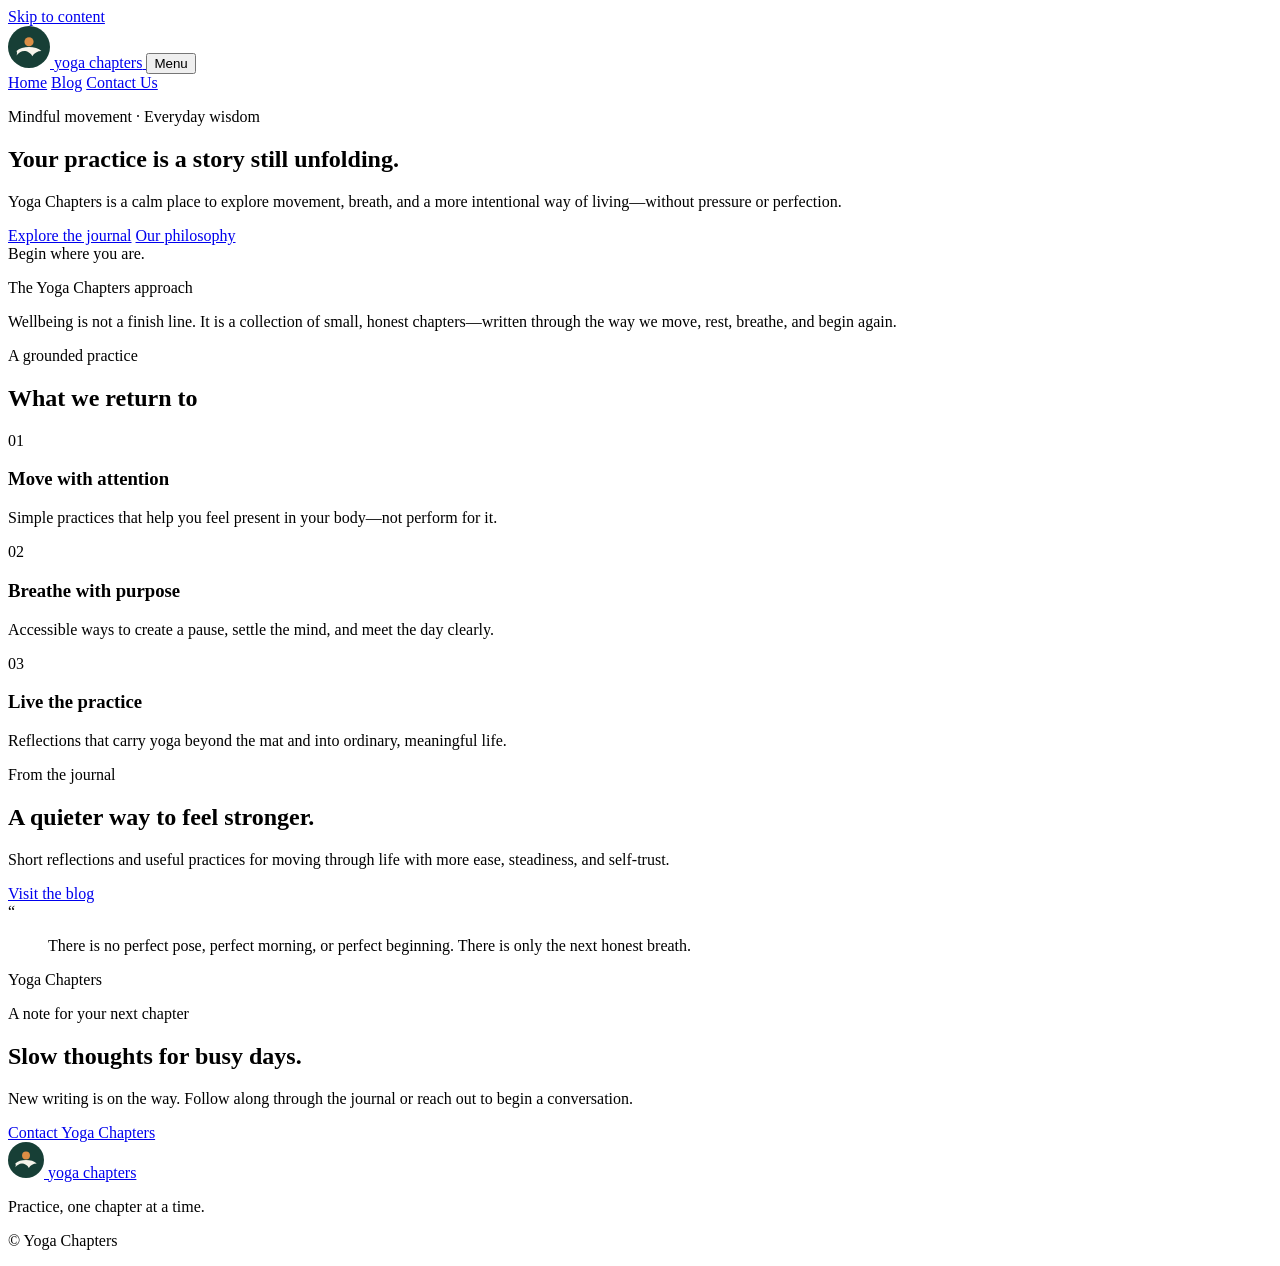
==== index.html @ ebaa8277 "Add index.html" ====
<!doctype html>
<html lang="en">
<head>
  <meta charset="utf-8">
  <meta name="viewport" content="width=device-width, initial-scale=1">
  <meta name="description" content="Yoga Chapters is a gentle space for grounded yoga, mindful living, and everyday wellbeing.">
  <meta name="theme-color" content="#173f36">
  <meta property="og:title" content="Yoga Chapters — Practice, one chapter at a time">
  <meta property="og:description" content="Grounded yoga, mindful living, and everyday wellbeing.">
  <meta property="og:type" content="website">
  <meta property="og:url" content="https://yogachapters.com/">
  <title>Yoga Chapters — Practice, one chapter at a time</title>
  <link rel="icon" href="favicon.svg" type="image/svg+xml">
  <link rel="preconnect" href="https://fonts.googleapis.com">
  <link rel="preconnect" href="https://fonts.gstatic.com" crossorigin>
  <link href="https://fonts.googleapis.com/css2?family=DM+Sans:wght@400;500;600&family=Newsreader:opsz,wght@6..72,400;6..72,500&display=swap" rel="stylesheet">
  <link rel="stylesheet" href="styles.css">
</head>
<body>
  <a class="skip-link" href="#main">Skip to content</a>
  <header class="site-header">
    <a class="brand" href="index.html" aria-label="Yoga Chapters home">
      <img src="favicon.svg" alt="" width="42" height="42">
      <span>yoga chapters</span>
    </a>
    <button class="menu-toggle" type="button" aria-expanded="false" aria-controls="site-nav">Menu</button>
    <nav id="site-nav" class="site-nav" aria-label="Primary navigation">
      <a class="active" href="index.html">Home</a>
      <a href="blog.html">Blog</a>
      <a href="contact.html">Contact Us</a>
    </nav>
  </header>

  <main id="main">
    <section class="hero">
      <div class="hero-copy reveal">
        <p class="eyebrow">Mindful movement · Everyday wisdom</p>
        <h1>Your practice is a story still unfolding.</h1>
        <p class="hero-text">Yoga Chapters is a calm place to explore movement, breath, and a more intentional way of living—without pressure or perfection.</p>
        <div class="hero-actions">
          <a class="button" href="blog.html">Explore the journal</a>
          <a class="text-link" href="#philosophy">Our philosophy</a>
        </div>
      </div>
      <div class="hero-art reveal" aria-label="Abstract sunrise and flowing landscape illustration" role="img">
        <div class="sun"></div>
        <div class="arch arch-one"></div>
        <div class="arch arch-two"></div>
        <div class="hero-note">Begin where you are.</div>
      </div>
    </section>

    <section class="manifesto" id="philosophy">
      <p class="eyebrow">The Yoga Chapters approach</p>
      <p class="statement">Wellbeing is not a finish line. It is a collection of small, honest chapters—written through the way we move, rest, breathe, and begin again.</p>
    </section>

    <section class="pillars" aria-labelledby="pillars-heading">
      <div class="section-heading">
        <p class="eyebrow">A grounded practice</p>
        <h2 id="pillars-heading">What we return to</h2>
      </div>
      <div class="pillar-grid">
        <article class="pillar-card reveal">
          <span class="card-mark">01</span>
          <h3>Move with attention</h3>
          <p>Simple practices that help you feel present in your body—not perform for it.</p>
        </article>
        <article class="pillar-card reveal">
          <span class="card-mark">02</span>
          <h3>Breathe with purpose</h3>
          <p>Accessible ways to create a pause, settle the mind, and meet the day clearly.</p>
        </article>
        <article class="pillar-card reveal">
          <span class="card-mark">03</span>
          <h3>Live the practice</h3>
          <p>Reflections that carry yoga beyond the mat and into ordinary, meaningful life.</p>
        </article>
      </div>
    </section>

    <section class="featured-journal" aria-labelledby="journal-heading">
      <div class="journal-intro">
        <p class="eyebrow">From the journal</p>
        <h2 id="journal-heading">A quieter way to feel stronger.</h2>
        <p>Short reflections and useful practices for moving through life with more ease, steadiness, and self-trust.</p>
        <a class="button button-light" href="blog.html">Visit the blog</a>
      </div>
      <div class="quote-card">
        <span class="quote-symbol" aria-hidden="true">“</span>
        <blockquote>There is no perfect pose, perfect morning, or perfect beginning. There is only the next honest breath.</blockquote>
        <p>Yoga Chapters</p>
      </div>
    </section>

    <section class="newsletter">
      <div>
        <p class="eyebrow">A note for your next chapter</p>
        <h2>Slow thoughts for busy days.</h2>
      </div>
      <p>New writing is on the way. Follow along through the journal or reach out to begin a conversation.</p>
      <a class="text-link" href="contact.html">Contact Yoga Chapters</a>
    </section>
  </main>

  <footer class="site-footer">
    <a class="brand footer-brand" href="index.html">
      <img src="favicon.svg" alt="" width="36" height="36">
      <span>yoga chapters</span>
    </a>
    <p>Practice, one chapter at a time.</p>
    <p class="copyright">© <span data-year></span> Yoga Chapters</p>
  </footer>
  <script src="script.js"></script>
</body>
</html>
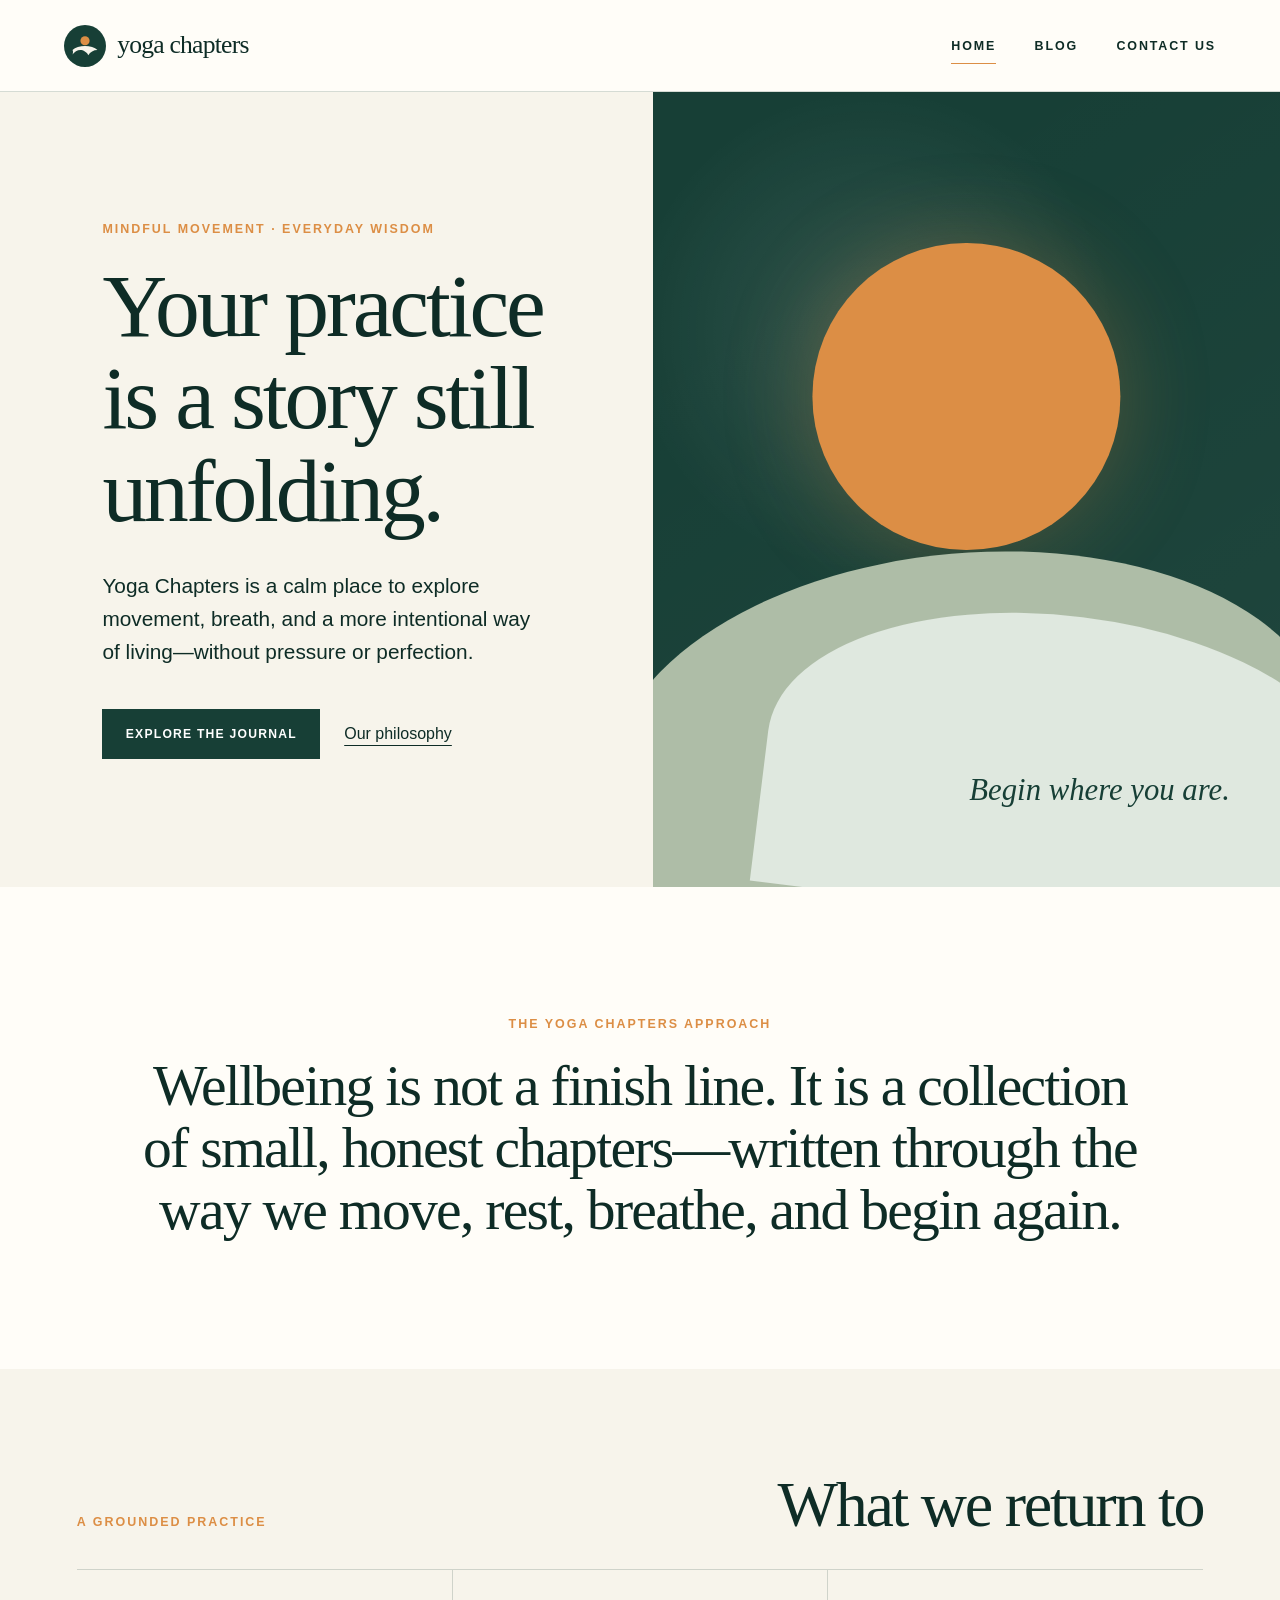
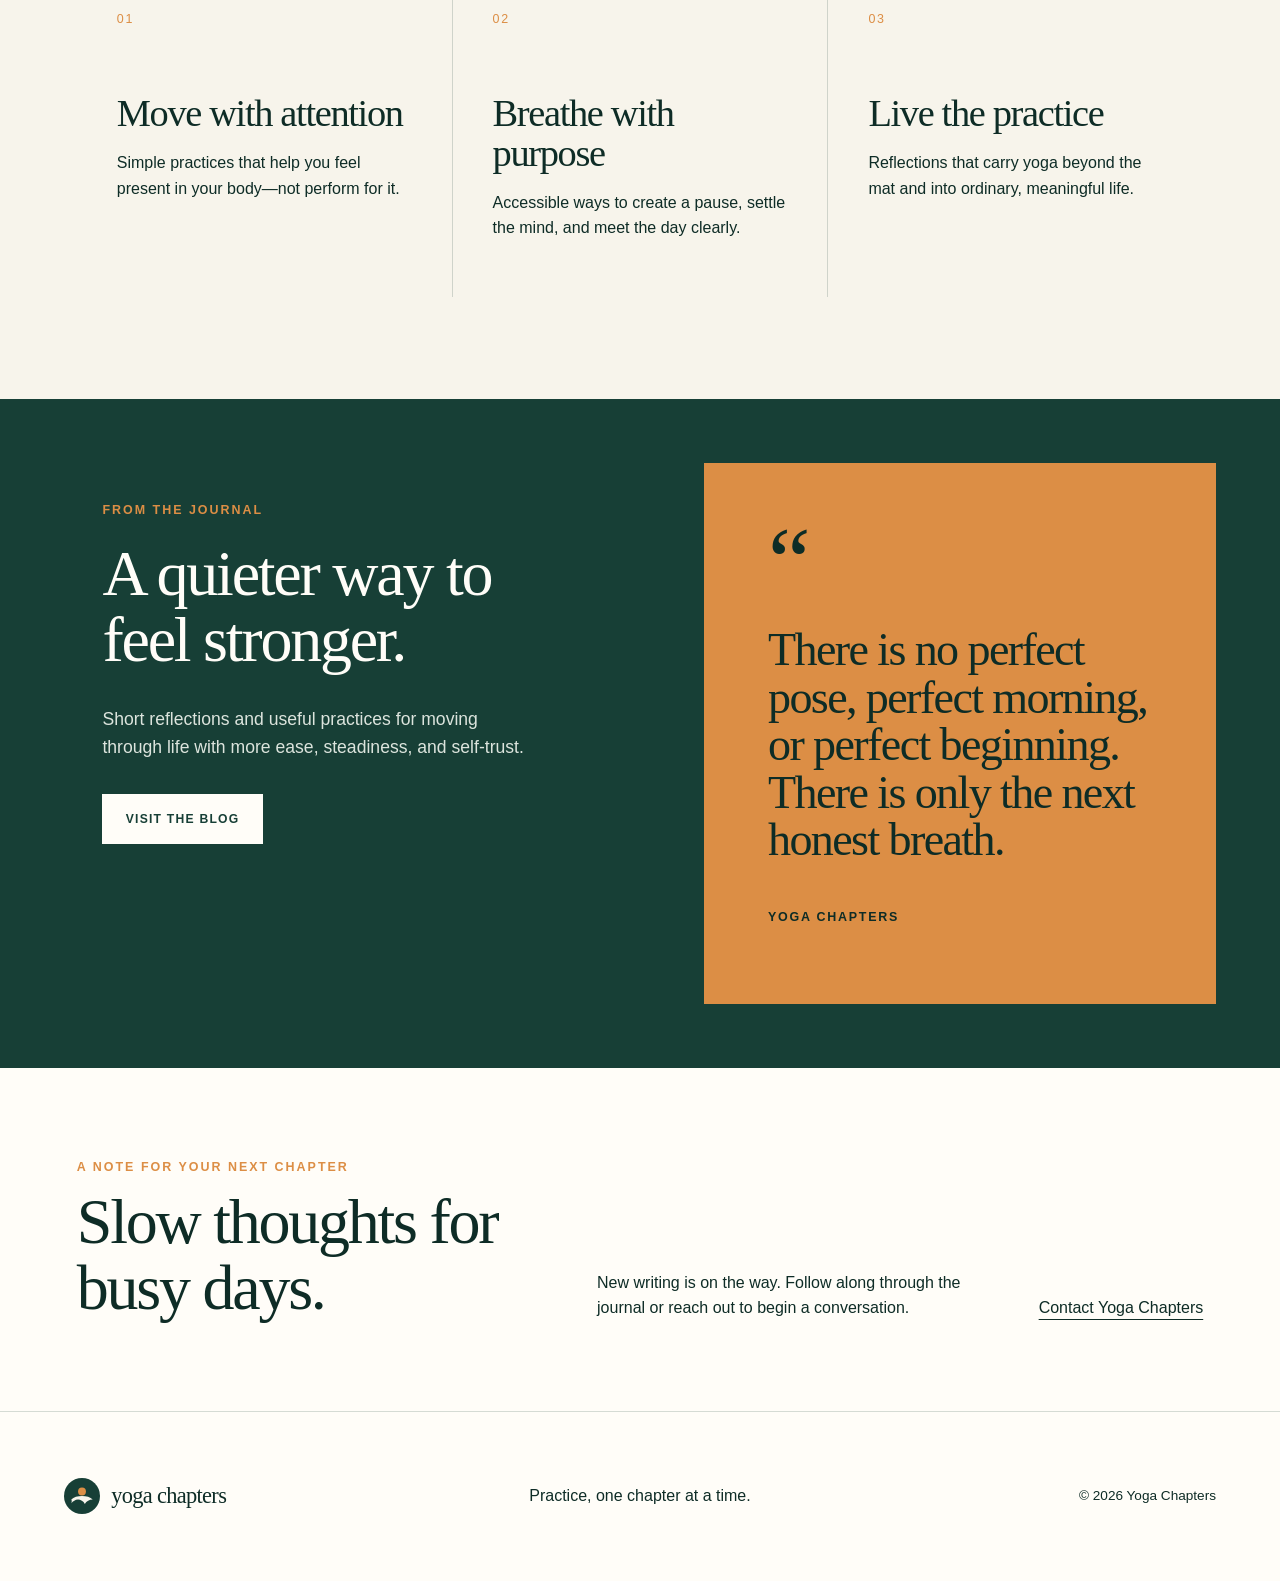
==== commit 89eee990: "Use theyogachapters.com in index.html" ====
--- a/index.html
+++ b/index.html
@@ -8,7 +8,7 @@
   <meta property="og:title" content="Yoga Chapters — Practice, one chapter at a time">
   <meta property="og:description" content="Grounded yoga, mindful living, and everyday wellbeing.">
   <meta property="og:type" content="website">
-  <meta property="og:url" content="https://yogachapters.com/">
+  <meta property="og:url" content="https://theyogachapters.com/">
   <title>Yoga Chapters — Practice, one chapter at a time</title>
   <link rel="icon" href="favicon.svg" type="image/svg+xml">
   <link rel="preconnect" href="https://fonts.googleapis.com">
--- a/styles.css
+++ b/styles.css
@@ -0,0 +1,163 @@
+:root {
+  --ink: #173f36;
+  --ink-dark: #0e2c26;
+  --ivory: #f7f4eb;
+  --paper: #fffdf8;
+  --saffron: #dc8e45;
+  --sage: #aebda7;
+  --mist: #dfe8df;
+  --line: rgba(23, 63, 54, 0.18);
+  --serif: "Newsreader", Georgia, serif;
+  --sans: "DM Sans", Arial, sans-serif;
+}
+
+* { box-sizing: border-box; }
+html { scroll-behavior: smooth; }
+body { margin: 0; color: var(--ink-dark); background: var(--paper); font-family: var(--sans); font-size: 16px; line-height: 1.6; }
+a { color: inherit; }
+img { display: block; max-width: 100%; }
+.skip-link { position: fixed; top: 1rem; left: 1rem; z-index: 20; padding: .7rem 1rem; background: var(--ink); color: white; transform: translateY(-180%); }
+.skip-link:focus { transform: translateY(0); }
+
+.site-header { min-height: 92px; padding: 1.15rem clamp(1.25rem, 5vw, 5.5rem); display: flex; align-items: center; justify-content: space-between; border-bottom: 1px solid var(--line); background: rgba(255,253,248,.96); position: relative; z-index: 10; }
+.brand { display: inline-flex; align-items: center; gap: .7rem; text-decoration: none; font-family: var(--serif); font-size: clamp(1.35rem, 2vw, 1.8rem); font-weight: 500; letter-spacing: -.03em; }
+.site-nav { display: flex; align-items: center; gap: clamp(1.5rem, 3vw, 3rem); }
+.site-nav a { text-decoration: none; text-transform: uppercase; font-size: .78rem; letter-spacing: .15em; font-weight: 600; padding: .6rem 0 .35rem; border-bottom: 1px solid transparent; }
+.site-nav a:hover, .site-nav a.active { border-color: var(--saffron); }
+.menu-toggle { display: none; border: 0; background: none; color: var(--ink); font: 600 .8rem var(--sans); letter-spacing: .12em; text-transform: uppercase; }
+
+.hero { min-height: 690px; display: grid; grid-template-columns: 1.02fr .98fr; background: var(--ivory); }
+.hero-copy { padding: clamp(5rem, 10vw, 9rem) clamp(2rem, 8vw, 8rem); display: flex; flex-direction: column; justify-content: center; align-items: flex-start; }
+.eyebrow { margin: 0 0 1.25rem; color: var(--saffron); text-transform: uppercase; letter-spacing: .16em; font-size: .78rem; font-weight: 600; }
+h1, h2, h3, blockquote { font-family: var(--serif); font-weight: 400; letter-spacing: -.035em; line-height: 1.03; }
+h1 { margin: 0; max-width: 750px; font-size: clamp(3.5rem, 7vw, 7rem); }
+.hero-text { max-width: 590px; margin: 2rem 0; font-size: clamp(1.05rem, 1.7vw, 1.3rem); }
+.hero-actions { display: flex; flex-wrap: wrap; align-items: center; gap: 1.5rem; margin-top: .5rem; }
+.button { display: inline-flex; min-height: 50px; align-items: center; justify-content: center; border: 1px solid var(--ink); padding: .8rem 1.4rem; background: var(--ink); color: white; text-decoration: none; text-transform: uppercase; letter-spacing: .1em; font: 600 .76rem var(--sans); cursor: pointer; transition: background .2s, color .2s, transform .2s; }
+.button:hover { transform: translateY(-2px); background: transparent; color: var(--ink); }
+.text-link { text-underline-offset: .35rem; text-decoration-thickness: 1px; font-weight: 500; }
+.text-link:hover { color: var(--saffron); }
+
+.hero-art { min-height: 690px; position: relative; overflow: hidden; background: var(--ink); isolation: isolate; }
+.hero-art::before { content: ""; position: absolute; inset: 0; background: radial-gradient(circle at 35% 30%, rgba(255,255,255,.11), transparent 35%), linear-gradient(145deg, transparent 20%, rgba(255,255,255,.04)); z-index: -3; }
+.sun { position: absolute; width: min(24vw, 310px); aspect-ratio: 1; border-radius: 50%; background: var(--saffron); left: 50%; top: 19%; transform: translateX(-50%); box-shadow: 0 0 90px rgba(220,142,69,.28); z-index: -2; }
+.arch { position: absolute; width: 115%; height: 52%; border-radius: 50% 50% 0 0; left: -7%; bottom: -10%; transform: rotate(-5deg); }
+.arch-one { background: var(--sage); z-index: -1; }
+.arch-two { width: 95%; height: 38%; left: 18%; bottom: -4%; background: var(--mist); transform: rotate(7deg); }
+.hero-note { position: absolute; right: 8%; bottom: 9%; color: var(--ink); font-family: var(--serif); font-size: clamp(1.4rem, 2.4vw, 2.4rem); font-style: italic; }
+
+.manifesto { padding: clamp(5rem, 10vw, 9rem) clamp(1.5rem, 10vw, 10rem); text-align: center; }
+.statement { max-width: 1160px; margin: auto; font: 400 clamp(2.15rem, 4.5vw, 4.7rem)/1.08 var(--serif); letter-spacing: -.03em; }
+.pillars { padding: clamp(4.5rem, 8vw, 7.5rem) clamp(1.5rem, 6vw, 6rem); background: var(--ivory); }
+.section-heading { display: flex; justify-content: space-between; align-items: end; gap: 2rem; border-bottom: 1px solid var(--line); padding-bottom: 2rem; }
+.section-heading h2, .featured-journal h2, .newsletter h2, .blog-note h2 { margin: 0; font-size: clamp(2.6rem, 5vw, 5rem); }
+.section-heading .eyebrow { margin-bottom: .3rem; }
+.pillar-grid { display: grid; grid-template-columns: repeat(3,1fr); gap: 1px; background: var(--line); margin-top: 0; }
+.pillar-card { min-height: 320px; padding: 2.5rem; background: var(--ivory); }
+.card-mark { display: block; margin-bottom: 4rem; color: var(--saffron); font-size: .78rem; letter-spacing: .14em; }
+.pillar-card h3 { margin: 0 0 1rem; font-size: clamp(2rem, 3vw, 3rem); }
+.pillar-card p { max-width: 360px; }
+
+.featured-journal { display: grid; grid-template-columns: 1fr 1fr; background: var(--ink); color: var(--paper); }
+.journal-intro { padding: clamp(4rem, 8vw, 8rem); }
+.journal-intro > p:not(.eyebrow) { max-width: 580px; font-size: 1.1rem; margin: 2rem 0; color: #dce4dd; }
+.button-light { background: var(--paper); border-color: var(--paper); color: var(--ink); }
+.button-light:hover { background: transparent; color: var(--paper); }
+.quote-card { margin: clamp(2rem, 5vw, 5rem); padding: clamp(2.2rem, 5vw, 5rem); background: var(--saffron); color: var(--ink-dark); display: flex; flex-direction: column; justify-content: center; }
+.quote-symbol { font: 6rem/0.7 var(--serif); }
+.quote-card blockquote { margin: 2rem 0; font-size: clamp(2rem, 3.6vw, 3.8rem); }
+.quote-card p { text-transform: uppercase; letter-spacing: .14em; font-size: .78rem; font-weight: 600; }
+.newsletter { display: grid; grid-template-columns: 1.2fr 1fr auto; gap: 3rem; align-items: end; padding: clamp(4rem, 7vw, 7rem) clamp(1.5rem, 6vw, 6rem); }
+.newsletter .eyebrow { margin-bottom: .7rem; }
+.newsletter > p { max-width: 430px; margin: 0; }
+
+.page-hero { padding: clamp(5rem, 10vw, 9rem) clamp(1.5rem, 8vw, 8rem); background: var(--ivory); }
+.page-hero h1 { max-width: 1050px; font-size: clamp(3.6rem, 7vw, 7rem); }
+.page-hero > p:last-child { max-width: 650px; margin: 2rem 0 0; font-size: 1.15rem; }
+.article-grid { display: grid; grid-template-columns: 1fr 1fr; gap: 1px; background: var(--line); border-bottom: 1px solid var(--line); }
+.article-card { background: var(--paper); }
+.featured-article { grid-column: 1/-1; display: grid; grid-template-columns: 1.1fr .9fr; }
+.article-visual { min-height: 340px; position: relative; display: flex; align-items: center; justify-content: center; overflow: hidden; background: var(--mist); }
+.featured-article .article-visual { min-height: 510px; }
+.article-visual::before, .article-visual::after { content: ""; position: absolute; border-radius: 50%; }
+.article-visual::before { width: 48%; aspect-ratio: 1; background: var(--saffron); }
+.article-visual::after { width: 85%; height: 45%; bottom: -12%; background: var(--ink); border-radius: 50% 50% 0 0; }
+.visual-begin { background: #e9d6bf; }
+.visual-begin::before { background: var(--paper); }
+.visual-begin::after { background: var(--saffron); transform: rotate(-8deg); }
+.visual-rest { background: var(--sage); }
+.visual-rest::before { background: var(--ink); }
+.visual-rest::after { background: var(--ivory); transform: rotate(8deg); }
+.article-visual span { z-index: 2; font: italic clamp(2rem, 4vw, 4rem) var(--serif); color: var(--paper); }
+.visual-begin span { color: var(--ink); }
+.visual-rest span { color: var(--saffron); }
+.article-copy { padding: clamp(2rem, 5vw, 5rem); }
+.article-copy h2 { margin: 1rem 0; font-size: clamp(2.1rem, 4vw, 4.3rem); }
+.article-card:not(.featured-article) .article-copy h2 { font-size: clamp(2rem, 3vw, 3rem); }
+.article-meta, .coming-soon { color: var(--saffron); text-transform: uppercase; letter-spacing: .12em; font-size: .74rem; font-weight: 600; }
+.coming-soon { display: inline-block; margin-top: 1.5rem; color: var(--ink); border-bottom: 1px solid var(--ink); }
+.blog-note { padding: clamp(5rem, 9vw, 9rem) clamp(1.5rem, 10vw, 10rem); text-align: center; }
+.blog-note p:not(.eyebrow) { max-width: 650px; margin: 2rem auto; }
+
+.contact-layout { min-height: 720px; display: grid; grid-template-columns: 1fr 1fr; }
+.contact-intro { padding: clamp(5rem, 10vw, 9rem) clamp(1.5rem, 8vw, 8rem); background: var(--ink); color: var(--paper); }
+.contact-intro h1 { font-size: clamp(3.7rem, 7vw, 7rem); }
+.contact-intro > p:not(.eyebrow) { max-width: 590px; margin: 2rem 0 4rem; color: #dce4dd; font-size: 1.1rem; }
+.contact-detail span { display: block; color: var(--saffron); text-transform: uppercase; letter-spacing: .13em; font-size: .75rem; margin-bottom: .5rem; }
+.contact-detail a { font: 400 clamp(1.5rem, 2.5vw, 2.5rem) var(--serif); text-underline-offset: .4rem; }
+.contact-panel { padding: clamp(4rem, 8vw, 8rem); background: var(--ivory); }
+.contact-panel h2 { margin: 0 0 3rem; font-size: clamp(2.5rem, 4vw, 4rem); }
+form { display: grid; }
+label { margin: 1rem 0 .4rem; font-size: .77rem; font-weight: 600; text-transform: uppercase; letter-spacing: .12em; }
+input, textarea { width: 100%; border: 0; border-bottom: 1px solid var(--ink); border-radius: 0; padding: .8rem 0; background: transparent; color: var(--ink-dark); font: 1rem var(--sans); }
+textarea { border: 1px solid var(--ink); padding: 1rem; margin-top: .5rem; resize: vertical; }
+input:focus, textarea:focus { outline: 2px solid var(--saffron); outline-offset: 3px; }
+form .button { justify-self: start; margin-top: 2rem; }
+.form-note { max-width: 500px; color: #53665f; font-size: .85rem; }
+
+.site-footer { min-height: 170px; padding: 2.5rem clamp(1.5rem, 5vw, 5rem); display: grid; grid-template-columns: 1fr 1fr 1fr; align-items: center; gap: 2rem; border-top: 1px solid var(--line); }
+.site-footer > p { margin: 0; text-align: center; }
+.site-footer .copyright { text-align: right; font-size: .85rem; }
+.footer-brand { font-size: 1.4rem; }
+.reveal { opacity: 0; transform: translateY(18px); transition: opacity .65s ease, transform .65s ease; }
+.reveal.visible { opacity: 1; transform: none; }
+
+@media (max-width: 900px) {
+  .site-header { min-height: 76px; }
+  .menu-toggle { display: block; padding: .8rem 0 .8rem 1rem; }
+  .site-nav { display: none; position: absolute; left: 0; right: 0; top: 100%; padding: 1.5rem; flex-direction: column; align-items: flex-start; background: var(--paper); border-bottom: 1px solid var(--line); }
+  .site-nav.open { display: flex; }
+  .hero, .featured-journal, .contact-layout { grid-template-columns: 1fr; }
+  .hero { min-height: auto; }
+  .hero-copy { min-height: 570px; }
+  .hero-art { min-height: 520px; }
+  .sun { width: 260px; }
+  .pillar-grid { grid-template-columns: 1fr; }
+  .pillar-card { min-height: 260px; }
+  .card-mark { margin-bottom: 2rem; }
+  .newsletter { grid-template-columns: 1fr; align-items: start; }
+  .featured-article { grid-template-columns: 1fr; }
+  .featured-article .article-visual { min-height: 400px; }
+  .site-footer { grid-template-columns: 1fr; justify-items: center; text-align: center; }
+  .site-footer .copyright { text-align: center; }
+}
+
+@media (max-width: 620px) {
+  h1 { font-size: clamp(3rem, 15vw, 4.5rem); }
+  .brand img { width: 36px; height: 36px; }
+  .hero-copy { min-height: 520px; padding: 4.5rem 1.4rem; }
+  .hero-art { min-height: 430px; }
+  .manifesto, .pillars, .journal-intro, .newsletter, .page-hero, .blog-note, .contact-intro, .contact-panel { padding-left: 1.4rem; padding-right: 1.4rem; }
+  .section-heading { align-items: flex-start; flex-direction: column; gap: .5rem; }
+  .quote-card { margin: 1.4rem; }
+  .article-grid { grid-template-columns: 1fr; }
+  .featured-article { grid-column: auto; }
+  .article-visual, .featured-article .article-visual { min-height: 320px; }
+  .contact-detail a { font-size: 1.35rem; }
+}
+
+@media (prefers-reduced-motion: reduce) {
+  html { scroll-behavior: auto; }
+  *, *::before, *::after { transition-duration: .01ms !important; animation-duration: .01ms !important; }
+  .reveal { opacity: 1; transform: none; }
+}
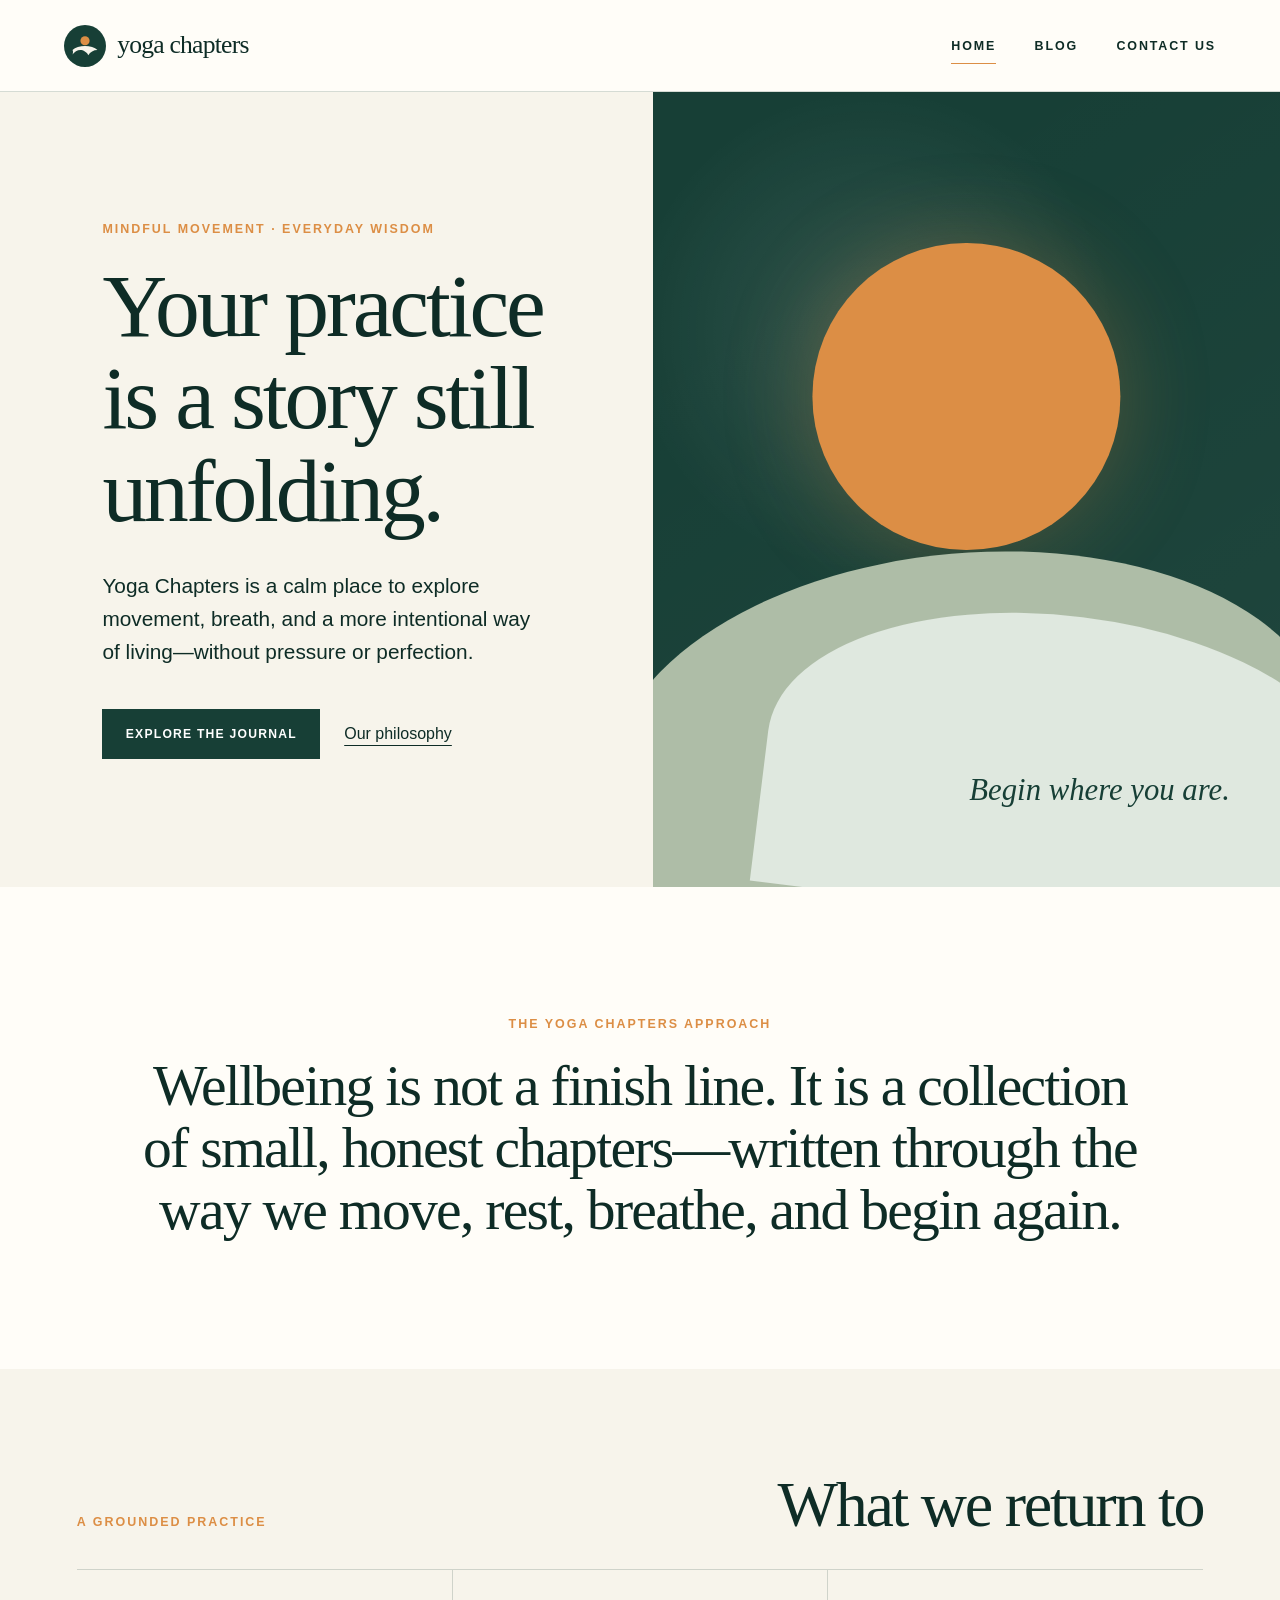
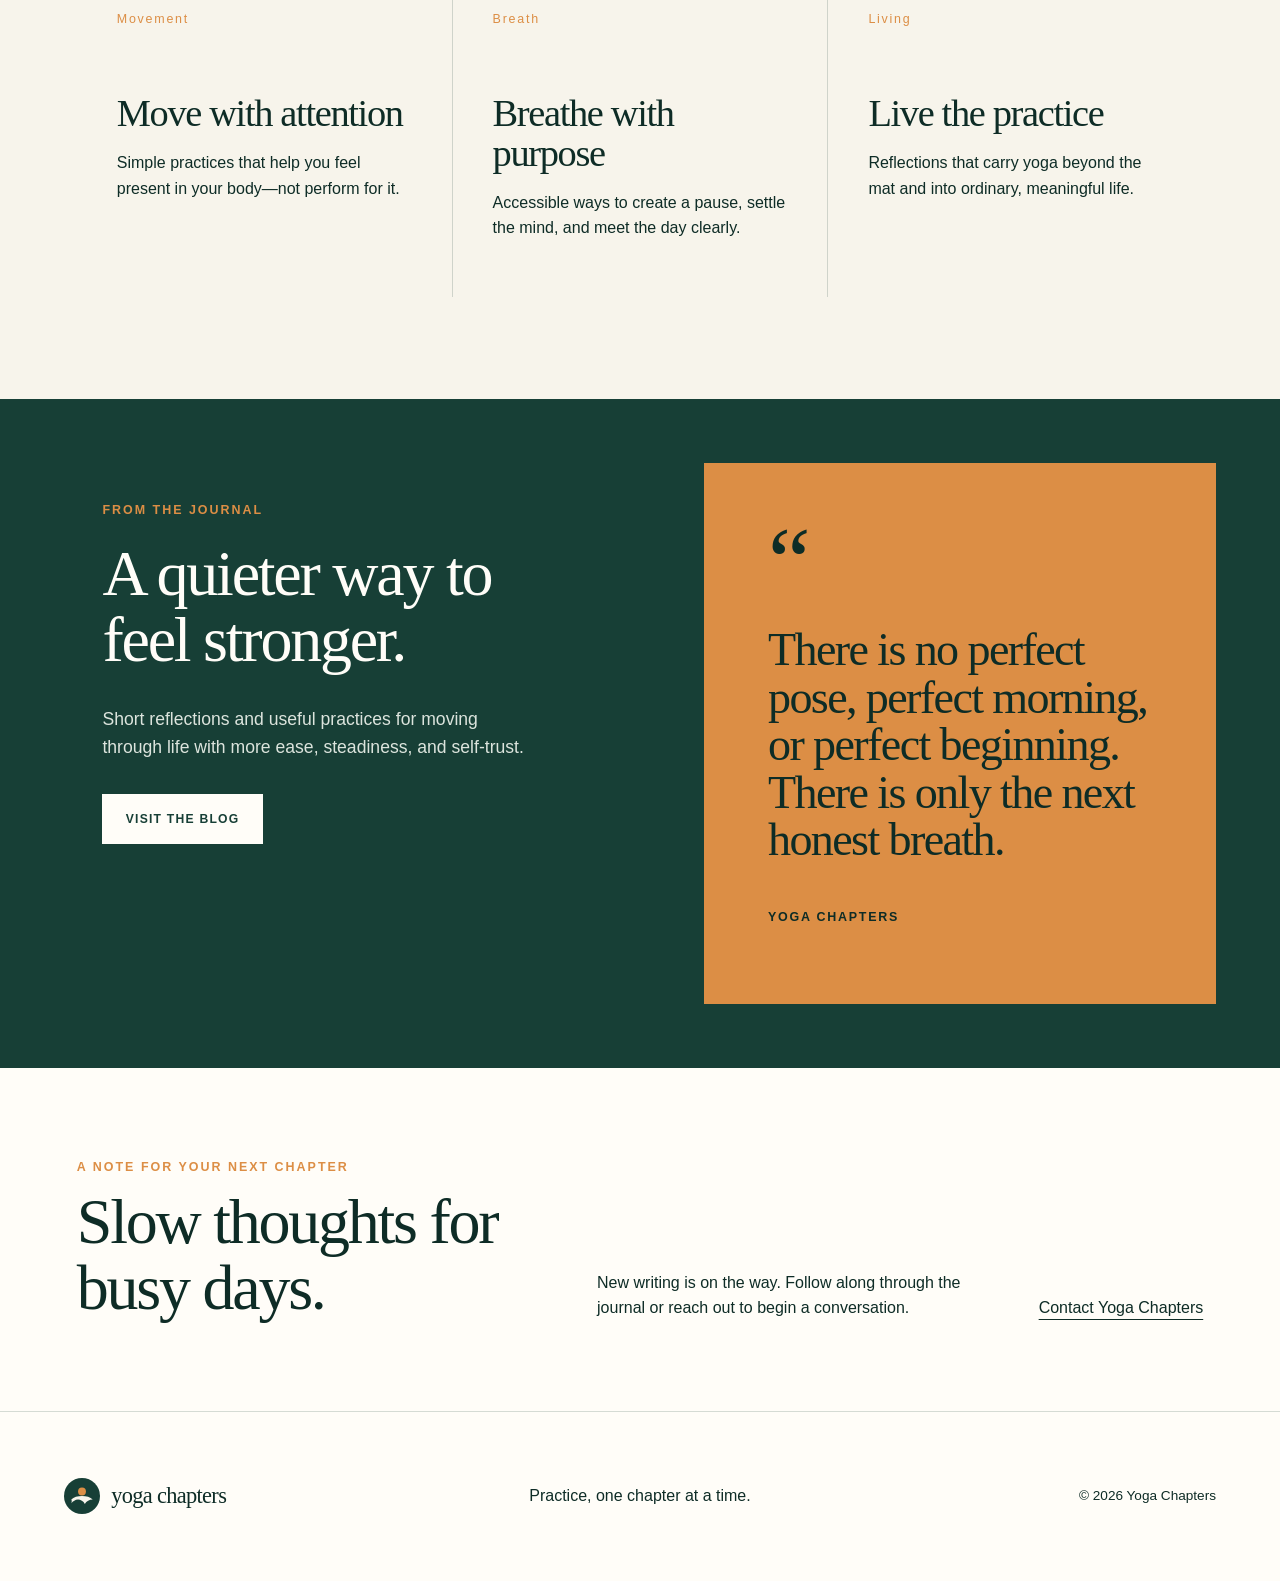
==== commit 122cf346: "Complete index.html" ====
--- a/index.html
+++ b/index.html
@@ -62,17 +62,17 @@
       </div>
       <div class="pillar-grid">
         <article class="pillar-card reveal">
-          <span class="card-mark">01</span>
+          <span class="card-mark">Movement</span>
           <h3>Move with attention</h3>
           <p>Simple practices that help you feel present in your body—not perform for it.</p>
         </article>
         <article class="pillar-card reveal">
-          <span class="card-mark">02</span>
+          <span class="card-mark">Breath</span>
           <h3>Breathe with purpose</h3>
           <p>Accessible ways to create a pause, settle the mind, and meet the day clearly.</p>
         </article>
         <article class="pillar-card reveal">
-          <span class="card-mark">03</span>
+          <span class="card-mark">Living</span>
           <h3>Live the practice</h3>
           <p>Reflections that carry yoga beyond the mat and into ordinary, meaningful life.</p>
         </article>
